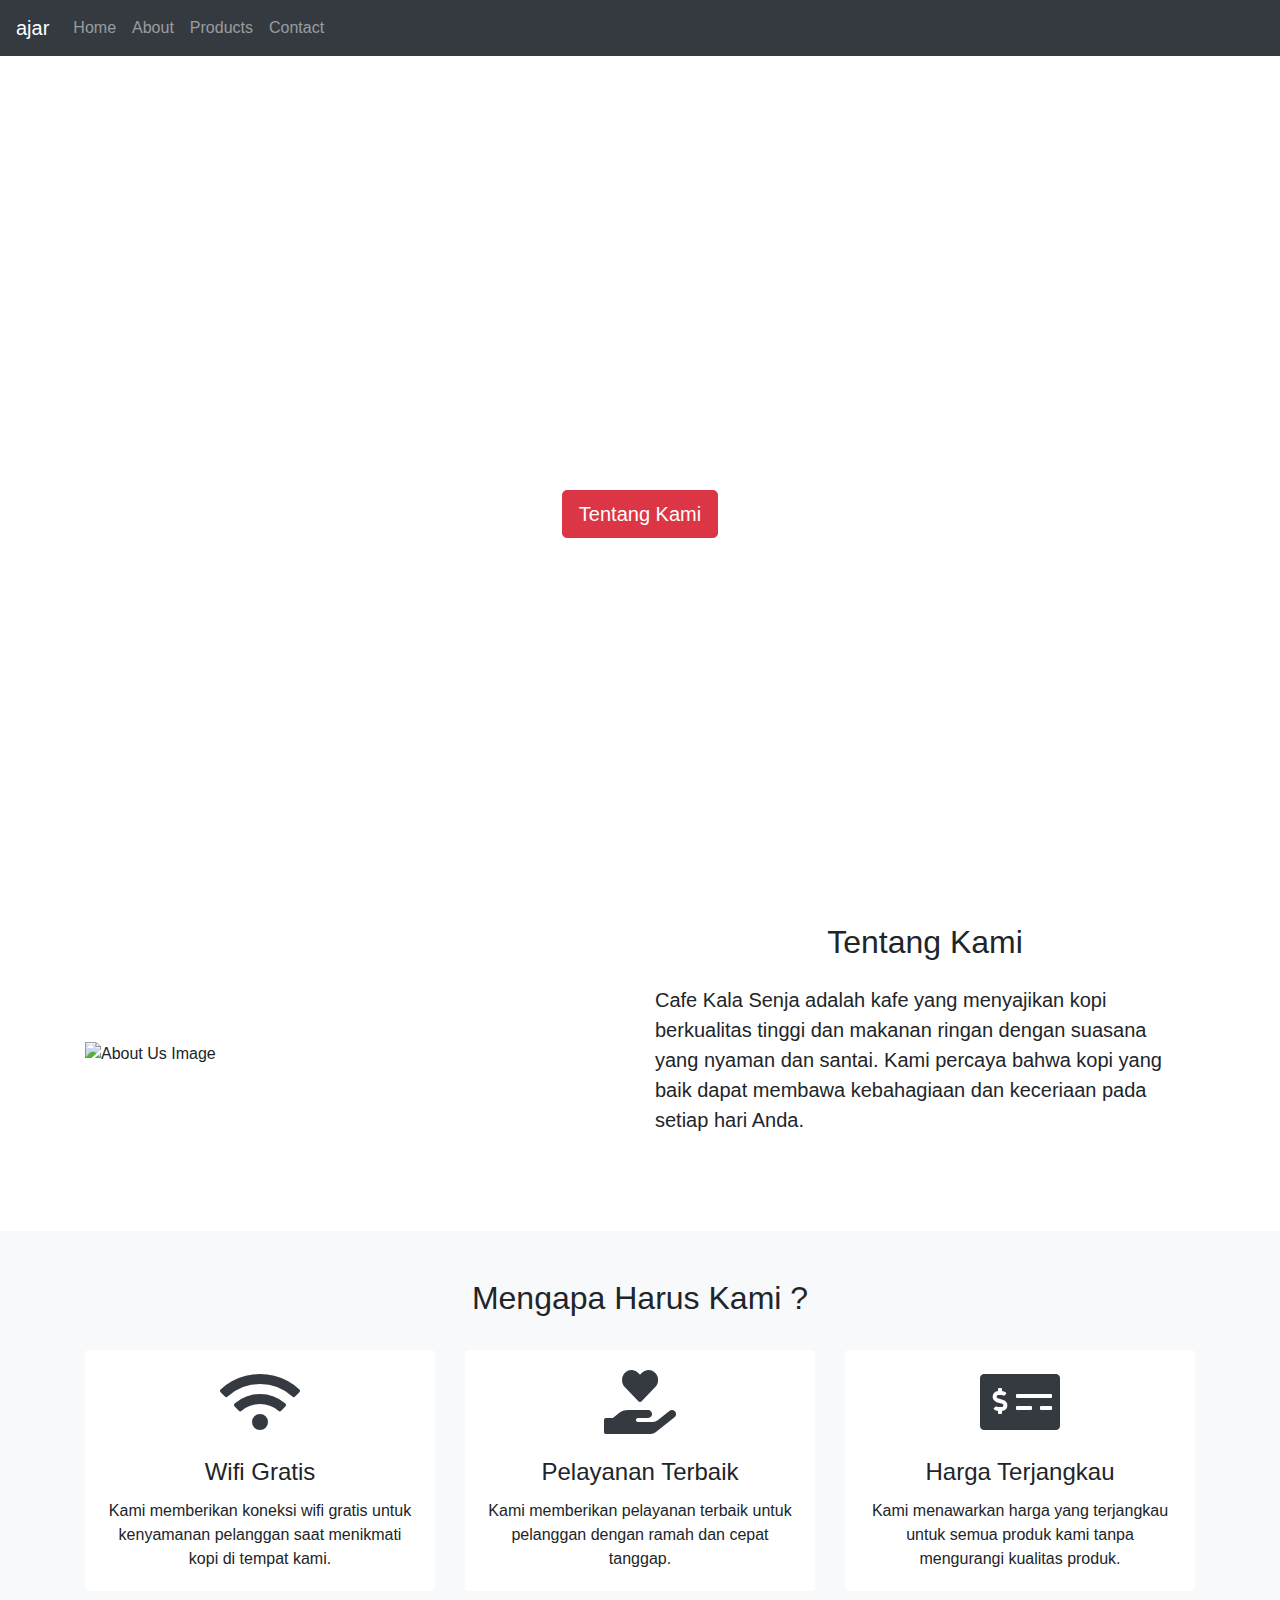
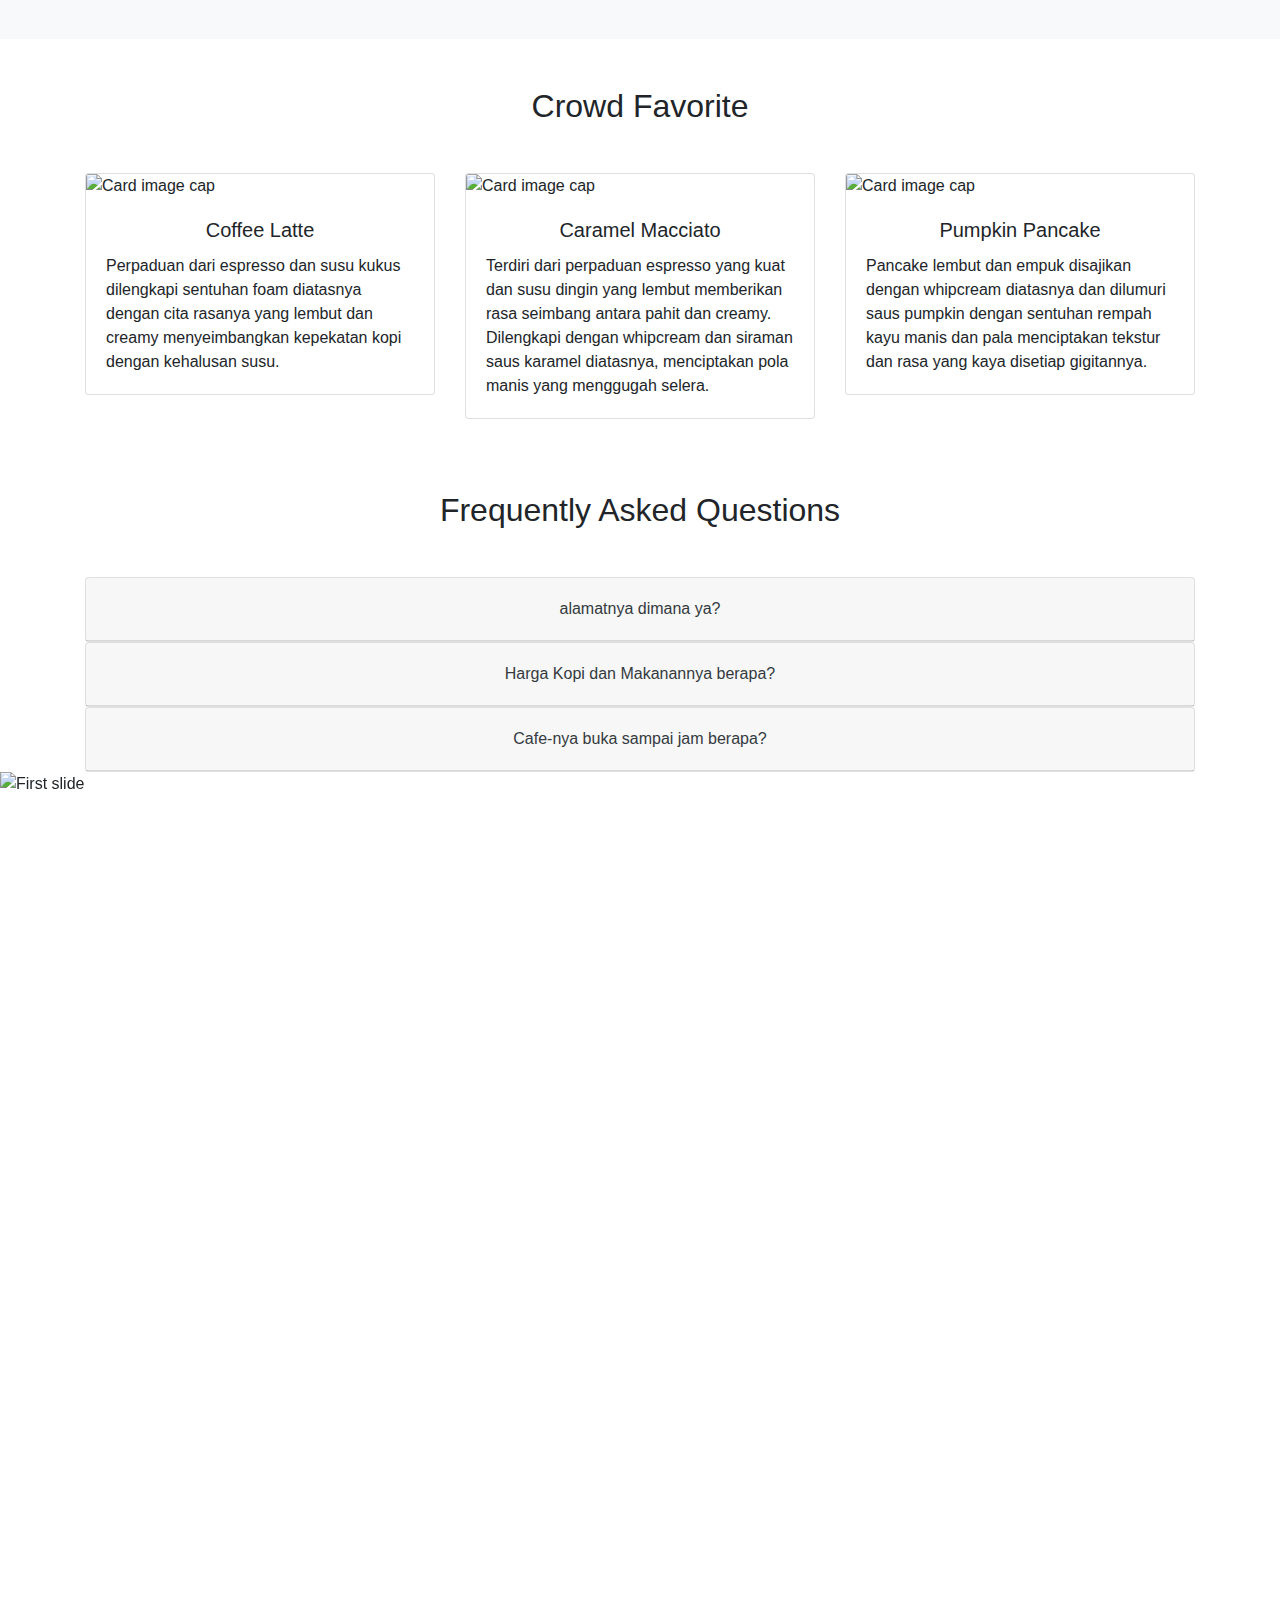
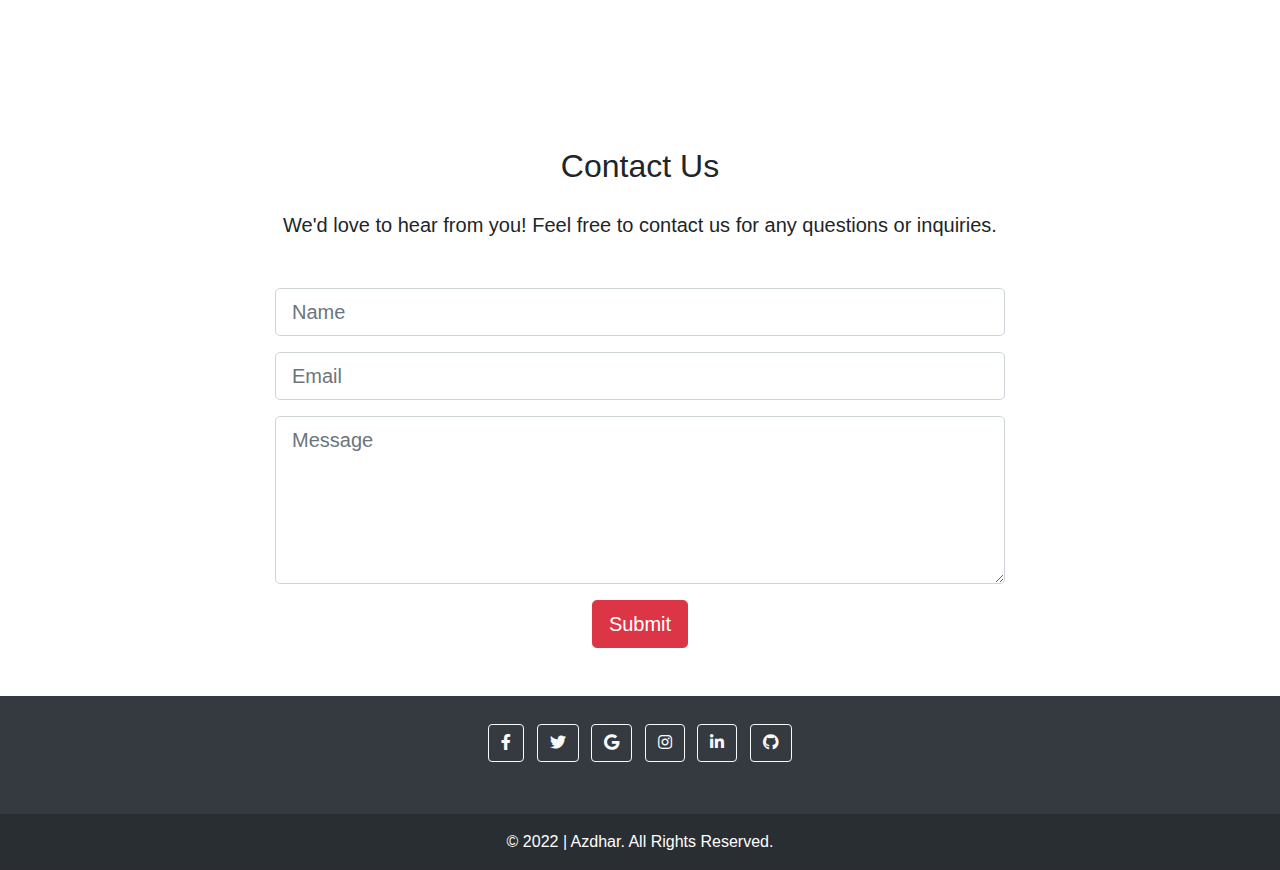
==== company-profile.html @ c14b58f1 "Update company-profile.html" ====
<!DOCTYPE html>
<html>
<head>
  <meta charset="UTF-8">
  <meta name="viewport" content="width=device-width, initial-scale=1.0">
  <meta http-equiv="X-UA-Compatible" content="ie=edge">
  <link rel="stylesheet" href="https://maxcdn.bootstrapcdn.com/bootstrap/4.0.0/css/bootstrap.min.css">
  <link rel="stylesheet" href="https://cdnjs.cloudflare.com/ajax/libs/font-awesome/5.15.3/css/all.min.css">
  <title>Company Profile Landing Page</title>
  <link rel="icon" href="../../../dist/img/icon-web.png" type="image/x-icon">
  <link rel="stylesheet" href="company-profile/assets/style.css">
</head>
<body>

  <!-- Navbar -->
  <nav class="navbar navbar-expand-lg navbar-dark bg-dark">
    <a class="navbar-brand" href="../../../index.html#portfolio">ajar</a>
    <button class="navbar-toggler" type="button" data-toggle="collapse" data-target="#navbarNav" aria-controls="navbarNav" aria-expanded="false" aria-label="Toggle navigation">
      <span class="navbar-toggler-icon"></span>
    </button>
    <div class="collapse navbar-collapse" id="navbarNav">
      <ul class="navbar-nav mr-auto">
        <li class="nav-item">
          <a class="nav-link" href="#home">Home</a>
        </li>
        <li class="nav-item">
          <a class="nav-link" href="#about-us">About</a>
        </li>
        <li class="nav-item">
          <a class="nav-link" href="#products">Products</a>
        </li>
        <li class="nav-item">
          <a class="nav-link" href="#contact">Contact</a>
        </li>
      </ul>
    </div>
  </nav>

  <!-- Jumbotron -->
  <section id="home" class="hero-image-text" style="height: 91vh; background-image: url('assets/html_landing-page_coffee.jpg'); background-size: cover; background-position: center;">
  <div class="container h-100">
    <div class="row align-items-center h-100">
      <div class="col-md-12">
        <center><h1 class="text-white">Selamat Datang di Cafe Kala Senja</h1></center>
        <center><p class="text-white">"Seimbang dalam Setiap Cangkir" </p></center>
        <center><a href="#about-us" class="btn btn-lg btn-danger">Tentang Kami</a></center>
      </div>
    </div>
  </div>
</section>

  <!-- About -->
  <section id="about-us" class="py-5">
    <div class="container">
      <div class="row align-items-center">
        <div class="col-md-6">
          <img src="assets/brista.gif" alt="About Us Image" class="img-fluid">
        </div>
        <div class="col-md-6">
          <center><h2 class="mb-4">Tentang Kami</h2></center>
          <p class="lead mb-5">Cafe Kala Senja adalah kafe yang menyajikan kopi berkualitas tinggi dan makanan ringan dengan suasana yang nyaman dan santai. Kami percaya bahwa kopi yang baik dapat membawa kebahagiaan dan keceriaan pada setiap hari Anda.</p>
        </div>
      </div>
    </div>
  </section>

  <!-- Mengapa Harus Kami -->
  <section id="mengapa-kami" class="py-5 bg-light">
    <div class="container">
      <div class="row">
        <div class="col-md-12 text-center mb-4">
          <h2 class="section-heading">Mengapa Harus Kami ?</h2>
        </div>
      </div>
      <div class="row">
        <div class="col-md-4">
          <div class="card h-100 border-0">
            <div class="card-body text-center">
              <i class="fas fa-wifi fa-4x mb-4 text-dark"></i>
              <h4 class="card-title">Wifi Gratis</h4>
              <p class="card-text">Kami memberikan koneksi wifi gratis untuk kenyamanan pelanggan saat menikmati kopi di tempat kami.</p>
            </div>
          </div>
        </div>
        <div class="col-md-4">
          <div class="card h-100 border-0">
            <div class="card-body text-center">
              <i class="fas fa-hand-holding-heart fa-4x mb-4 text-dark"></i>
              <h4 class="card-title">Pelayanan Terbaik</h4>
              <p class="card-text">Kami memberikan pelayanan terbaik untuk pelanggan dengan ramah dan cepat tanggap.</p>
            </div>
          </div>
        </div>
        <div class="col-md-4">
          <div class="card h-100 border-0">
            <div class="card-body text-center">
              <i class="fas fa-money-check-alt fa-4x mb-4 text-dark"></i>
              <h4 class="card-title">Harga Terjangkau</h4>
              <p class="card-text">Kami menawarkan harga yang terjangkau untuk semua produk kami tanpa mengurangi kualitas produk.</p>
            </div>
          </div>
        </div>
      </div>
    </div>
  </section>

  <!-- Products -->
  <section id="products" class="py-5">
    <div class="container">
      <h2 class="text-center mb-5">Crowd Favorite</h2>
      <div class="row">
        <div class="col-md-4 mb-4">
          <div class="card">
            <img class="card-img-top" src="assets/latte.jpg" alt="Card image cap">
            <div class="card-body">
              <center><h5 class="card-title">Coffee Latte</h5></center>
              <p class="card-text">Perpaduan dari espresso dan susu kukus dilengkapi sentuhan foam diatasnya dengan cita rasanya yang lembut dan creamy menyeimbangkan kepekatan kopi dengan kehalusan susu.</p>
            </div>
          </div>
        </div>
        <div class="col-md-4 mb-4">
          <div class="card">
            <img class="card-img-top" src="assets/es kopi.jpg" alt="Card image cap">
            <div class="card-body">
              <center><h5 class="card-title">Caramel Macciato</h5></center>
              <p class="card-text">Terdiri dari perpaduan espresso yang kuat dan susu dingin yang lembut memberikan rasa seimbang antara pahit dan creamy. Dilengkapi dengan whipcream dan siraman saus karamel diatasnya, menciptakan pola manis yang menggugah selera.</p>
            </div>
          </div>
        </div>
        <div class="col-md-4 mb-4">
          <div class="card">
            <img class="card-img-top" src="assets/pancakes.jpg" alt="Card image cap">
            <div class="card-body">
              <center><h5 class="card-title">Pumpkin Pancake</h5></center>
              <p class="card-text">Pancake lembut dan empuk disajikan dengan whipcream diatasnya dan dilumuri saus pumpkin dengan sentuhan rempah kayu manis dan pala menciptakan tekstur dan rasa yang kaya disetiap gigitannya.</p>
            </div>
          </div>
        </div>
      </div>
    </div>
  </section>

  <!-- FAQ -->
  <section class="faq-section text-center">
    <div class="container">
      <h2 class="section-title mb-5">Frequently Asked Questions</h2>
      <div class="accordion" id="faq-accordion">
        <div class="card">
          <div class="card-header" id="faq1">
            <h3 class="mb-0">
              <button class="btn btn-link text-dark" type="button" data-toggle="collapse" data-target="#collapse1" aria-expanded="true" aria-controls="collapse1">
                alamatnya dimana ya?
              </button>
            </h3>
          </div>
          <div id="collapse1" class="collapse" aria-labelledby="faq1" data-parent="#faq-accordion">
            <div class="card-body">
              Sirnabaya, Telukjambe Timur, Karawang West Java 41361.
            </div>
          </div>
        </div>
        <div class="card">
          <div class="card-header" id="faq2">
            <h3 class="mb-0">
              <button class="btn btn-link text-dark collapsed" type="button" data-toggle="collapse" data-target="#collapse2" aria-expanded="false" aria-controls="collapse2">
                Harga Kopi dan Makanannya berapa?
              </button>
            </h3>
          </div>
          <div id="collapse2" class="collapse" aria-labelledby="faq2" data-parent="#faq-accordion">
            <div class="card-body">
              Harga dimulai dari Rp.15.000
            </div>
          </div>
        </div>
        <div class="card">
          <div class="card-header" id="faq3">
            <h3 class="mb-0">
              <button class="btn btn-link text-dark collapsed" type="button" data-toggle="collapse" data-target="#collapse3" aria-expanded="false" aria-controls="collapse3">
                Cafe-nya buka sampai jam berapa?
              </button>
            </h3>
          </div>
          <div id="collapse3" class="collapse" aria-labelledby="faq3" data-parent="#faq-accordion">
            <div class="card-body">
              Cafe ini buka sampai jam 11 malam.
            </div>
          </div>
        </div>
      </div>
    </div>
  </section>

  <!-- Carousel -->
  <div id="carouselExampleIndicators" class="carousel slide" data-ride="carousel">
    <ol class="carousel-indicators">
      <li data-target="#carouselExampleIndicators" data-slide-to="0" class="active"></li>
      <li data-target="#carouselExampleIndicators" data-slide-to="1"></li>
      <li data-target="#carouselExampleIndicators" data-slide-to="2"></li>
    </ol>
    <div class="carousel-inner">
      <div class="carousel-item active">
        <img class="d-block w-100" src="assets/html_landing-page_carousel1.jpg" style="width: 1200px; height: 103vh;" alt="First slide">
        <div class="carousel-caption d-none d-md-block">
          <h5> </h5>
          <p> </p>
        </div>
      </div>
      <div class="carousel-item">
        <img class="d-block w-100" src="assets/html_landing-page_carousel2.jpg" style="width: 1200px; height: 103vh;" alt="Second slide">
        <div class="carousel-caption d-none d-md-block">
          <h5> </h5>
          <p> </p>
        </div>
      </div>
      <div class="carousel-item">
        <img class="d-block w-100" src="assets/html_landing-page_carousel3.jpg" style="width: 1200px; height: 103vh;" alt="Third slide">
        <div class="carousel-caption d-none d-md-block">
          <h5> </h5>
          <p> </p>
        </div>
      </div>
    </div>
    <a class="carousel-control-prev" href="#carouselExampleIndicators" role="button" data-slide="prev">
      <span class="carousel-control-prev-icon" aria-hidden="true"></span>
      <span class="sr-only">Previous</span>
    </a>
    <a class="carousel-control-next" href="#carouselExampleIndicators" role="button" data-slide="next">
      <span class="carousel-control-next-icon" aria-hidden="true"></span>
      <span class="sr-only">Next</span>
    </a>
  </div>

  <!-- Contact -->
  <section id="contact" class=" py-5">
    <div class="container">
      <div class="row">
        <div class="col-md-8 mx-auto text-center">
          <h2 class="mb-4">Contact Us</h2>
          <p class="lead mb-5">We'd love to hear from you! Feel free to contact us for any questions or inquiries.</p>
          <form>
            <div class="form-group">
              <input type="text" class="form-control form-control-lg" placeholder="Name">
            </div>
            <div class="form-group">
              <input type="email" class="form-control form-control-lg" placeholder="Email">
            </div>
            <div class="form-group">
              <textarea class="form-control form-control-lg" rows="5" placeholder="Message"></textarea>
            </div>
            <button type="submit" class="btn btn-danger btn-lg">Submit</button>
          </form>
        </div>
      </div>
    </div>
  </section>

  <!-- Footer -->
  <footer class="bg-dark text-center text-white">
    <div class="container p-4">
      <section class="mb-4">
        <a class="btn btn-outline-light btn-floating m-1" href="#!" role="button"><i class="fab fa-facebook-f"></i></a>
        <a class="btn btn-outline-light btn-floating m-1" href="#!" role="button"><i class="fab fa-twitter"></i></a>
        <a class="btn btn-outline-light btn-floating m-1" href="#!" role="button"><i class="fab fa-google"></i></a>
        <a class="btn btn-outline-light btn-floating m-1" href="#!" role="button"><i class="fab fa-instagram"></i></a>
        <a class="btn btn-outline-light btn-floating m-1" href="#!" role="button"><i class="fab fa-linkedin-in"></i></a>
        <a class="btn btn-outline-light btn-floating m-1" href="#!" role="button"><i class="fab fa-github"></i></a>
      </section>
      <section class="mb-2">
        <p>
        </p>
      </section>
    </div>
    <div class="text-center p-3" style="background-color: rgba(0, 0, 0, 0.2);">
      © 2022 | Azdhar. All Rights Reserved.
    </div>
  </footer>

  <!-- Link ke file JavaScript Bootstrap -->
  <script src="https://code.jquery.com/jquery-3.2.1.slim.min.js"></script>
  <script src="https://cdnjs.cloudflare.com/ajax/libs/popper.js/1.12.9/umd/popper.min.js"></script>
  <script src="https://maxcdn.bootstrapcdn.com/bootstrap/4.0.0/js/bootstrap.min.js"></script>
</body>
</html>
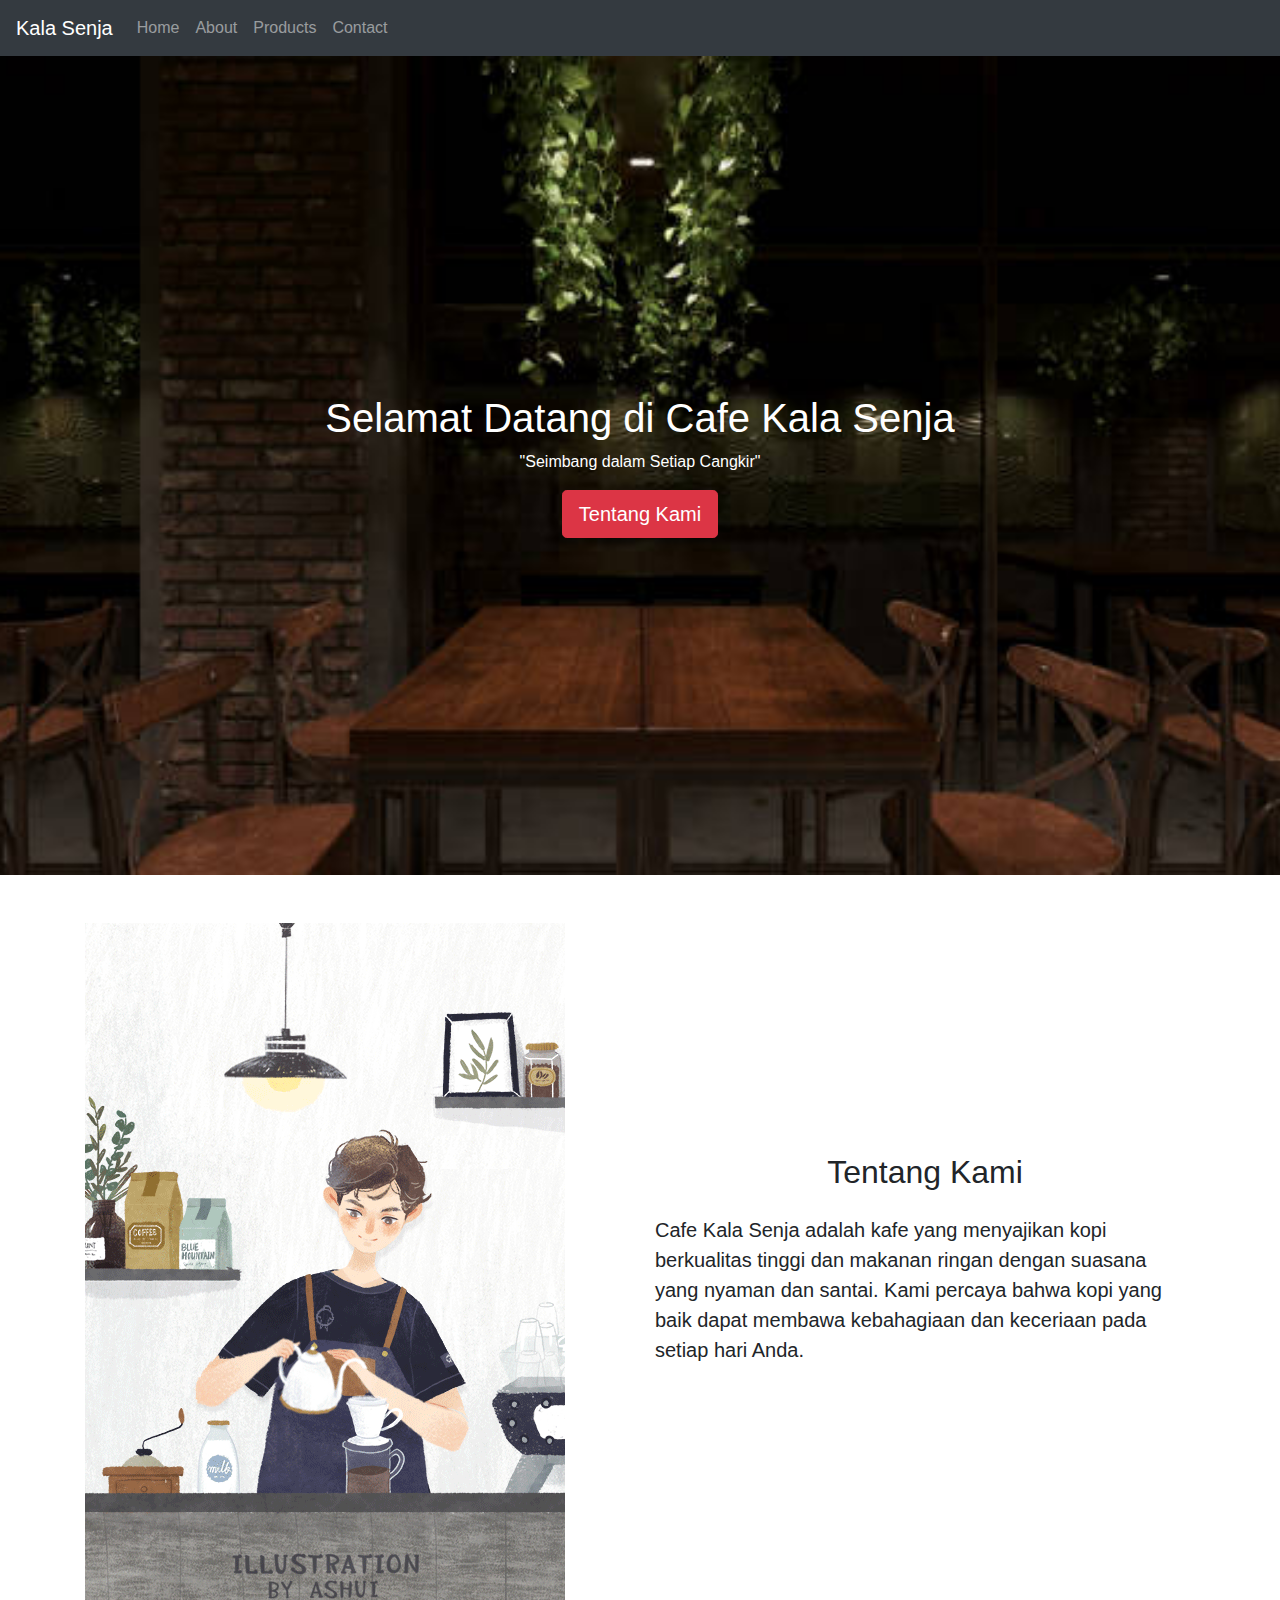
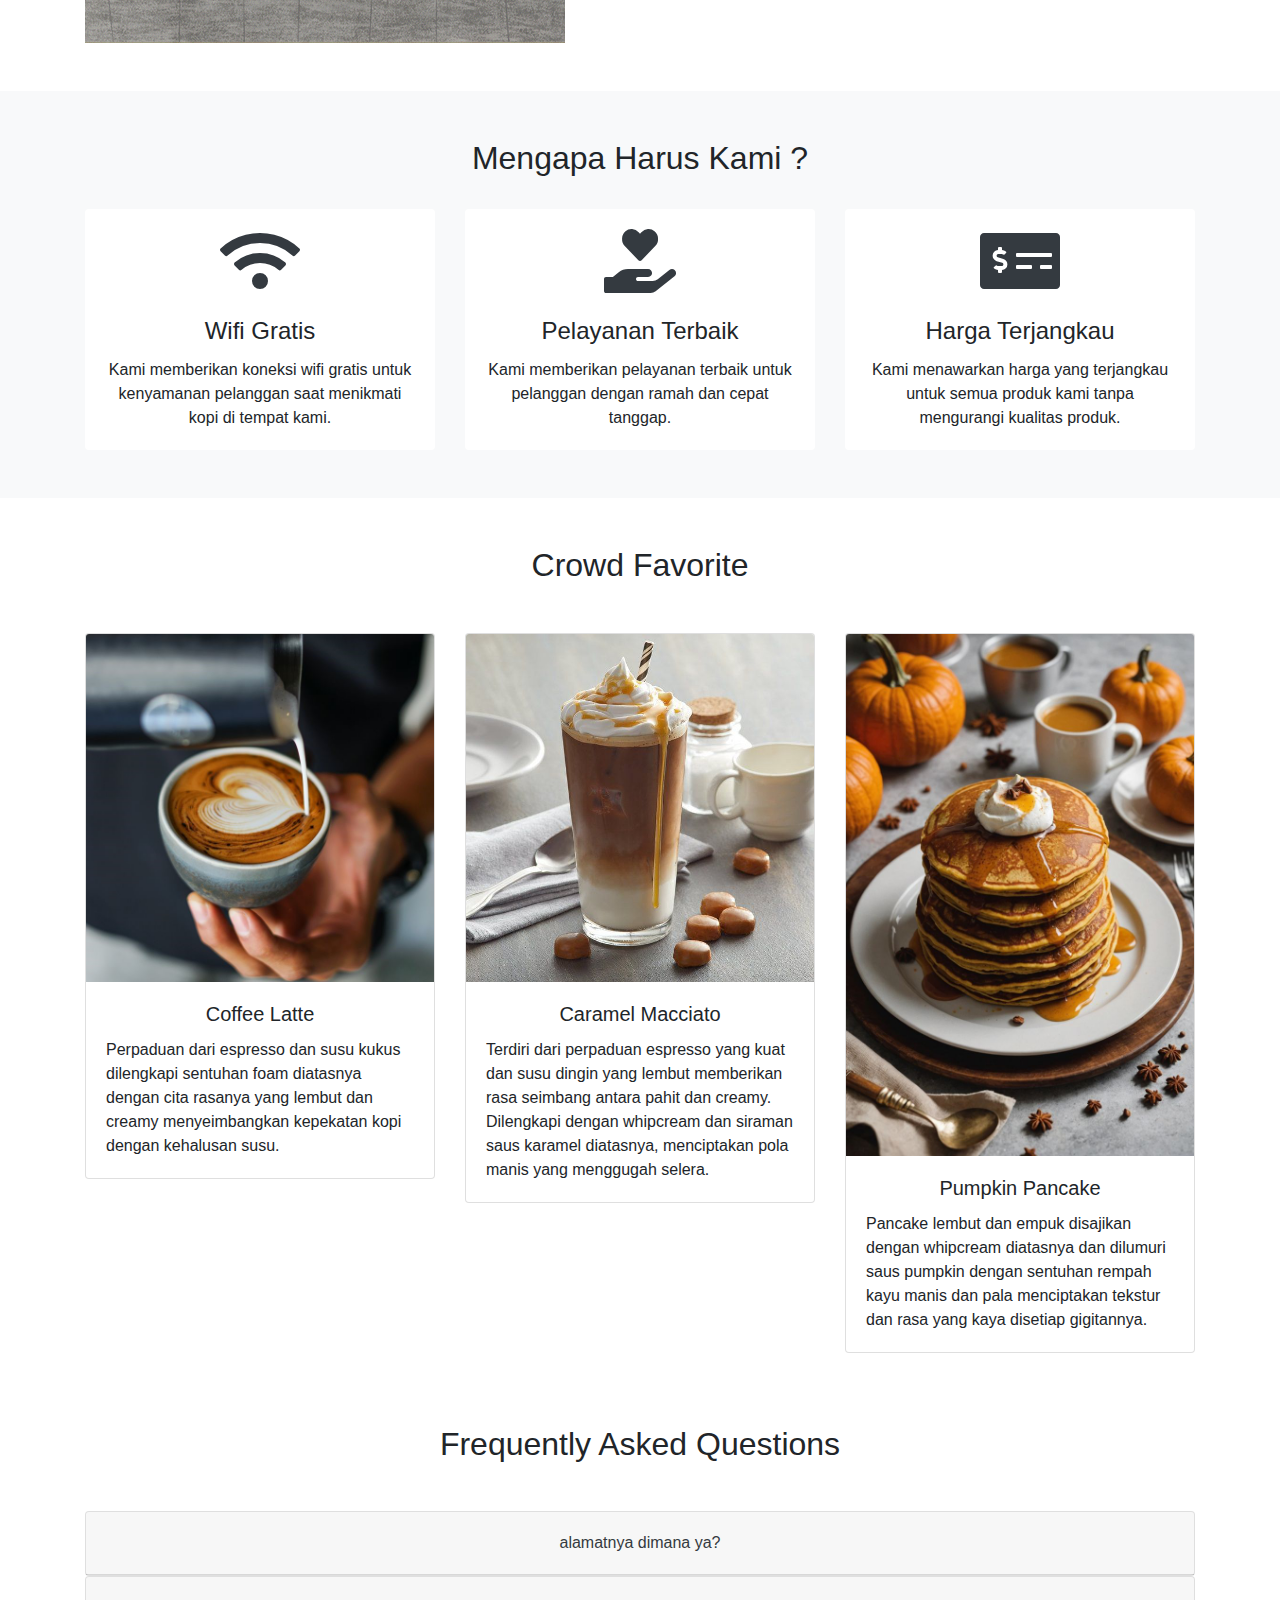
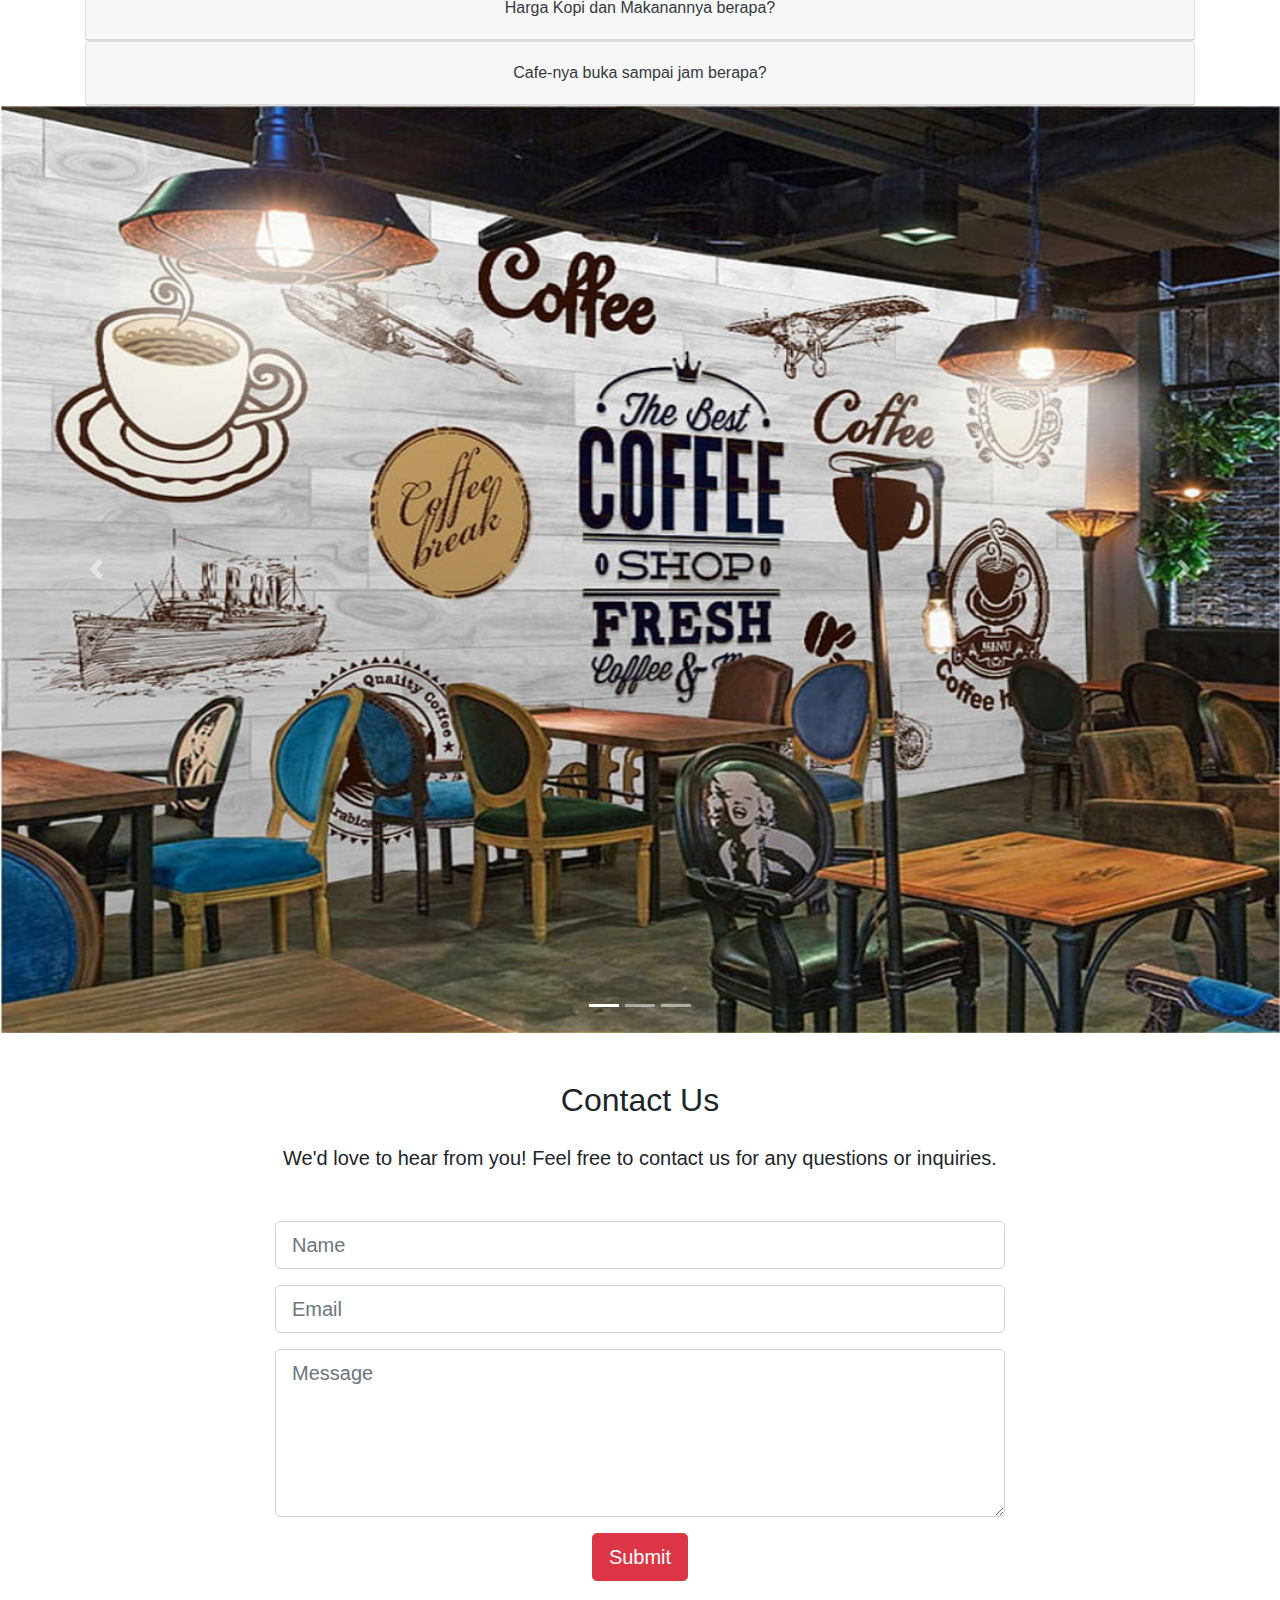
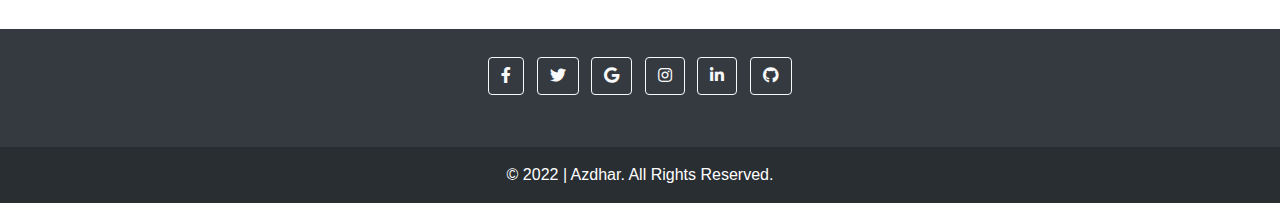
==== commit 758d7324: "Update company-profile.html" ====
--- a/company-profile.html
+++ b/company-profile.html
@@ -14,7 +14,7 @@
 
   <!-- Navbar -->
   <nav class="navbar navbar-expand-lg navbar-dark bg-dark">
-    <a class="navbar-brand" href="../../../index.html#portfolio">ajar</a>
+    <a class="navbar-brand" href="../../../index.html#portfolio">Kala Senja</a>
     <button class="navbar-toggler" type="button" data-toggle="collapse" data-target="#navbarNav" aria-controls="navbarNav" aria-expanded="false" aria-label="Toggle navigation">
       <span class="navbar-toggler-icon"></span>
     </button>
